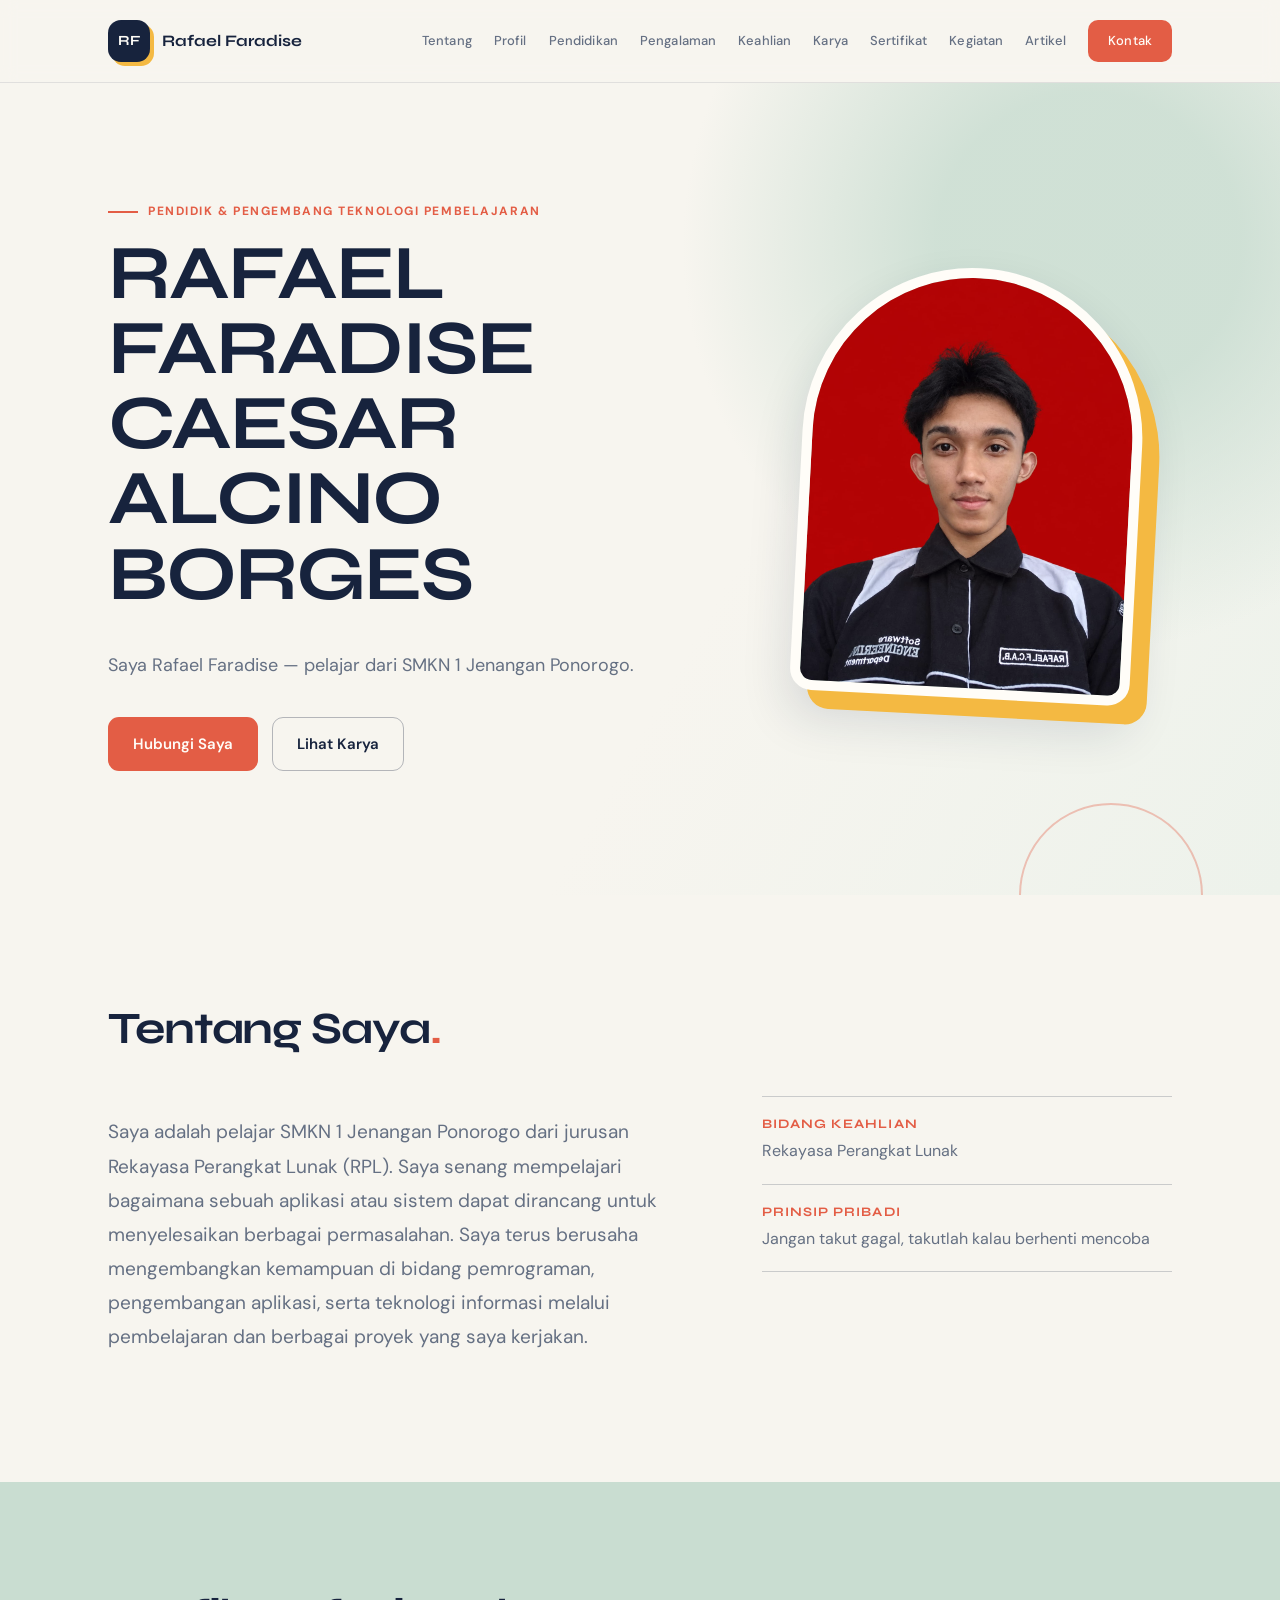
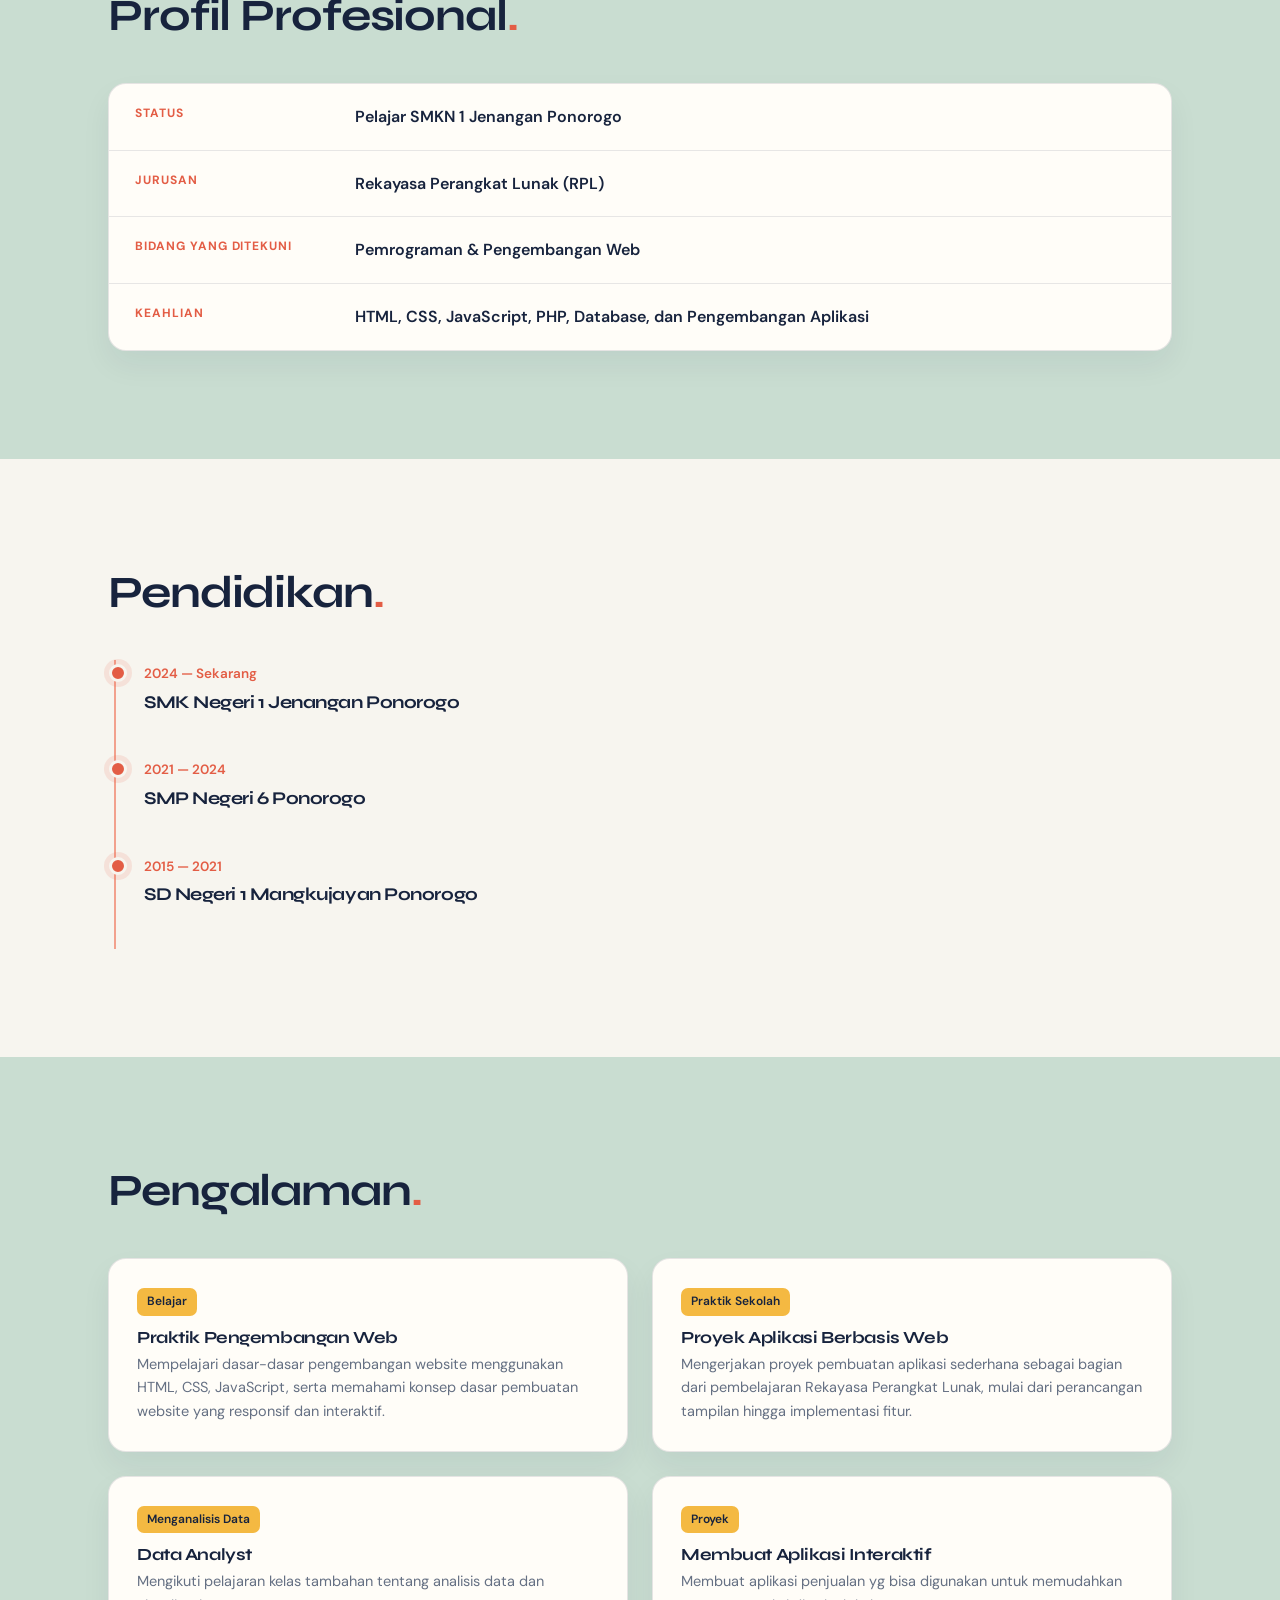
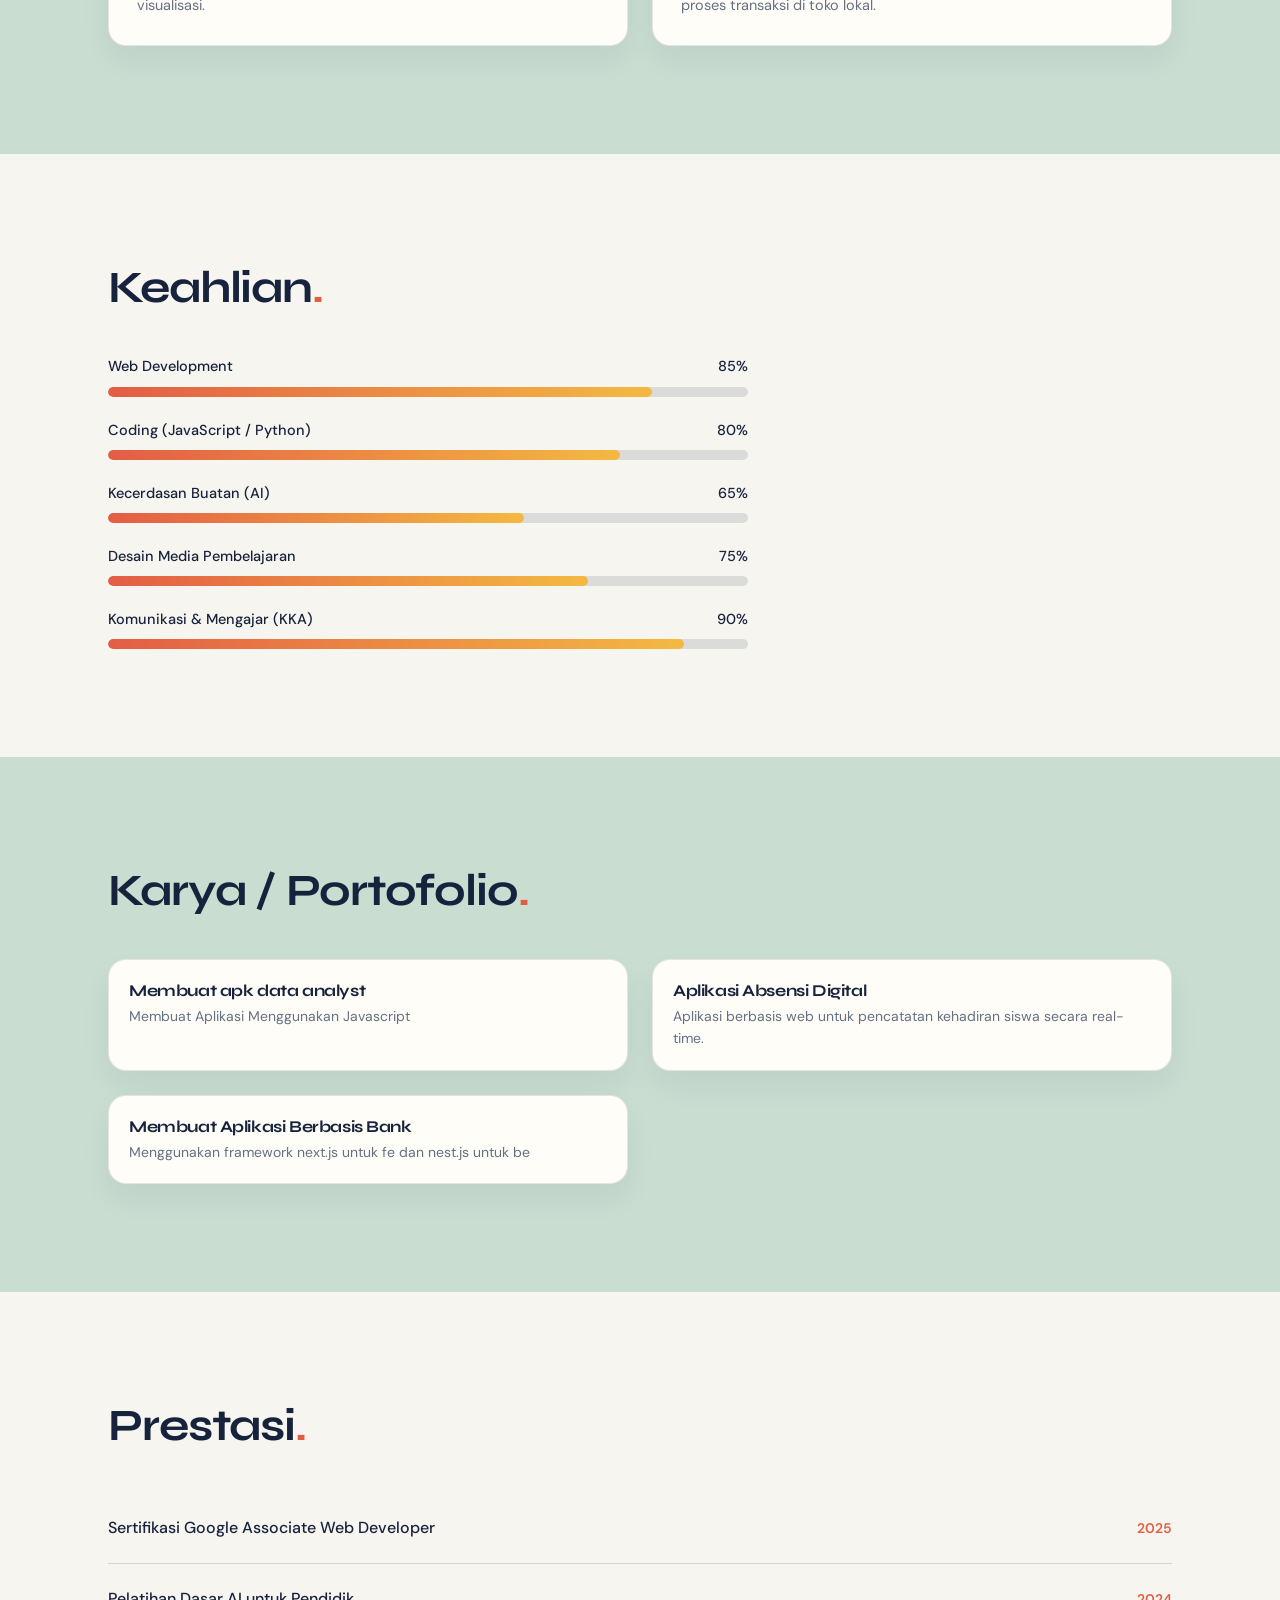
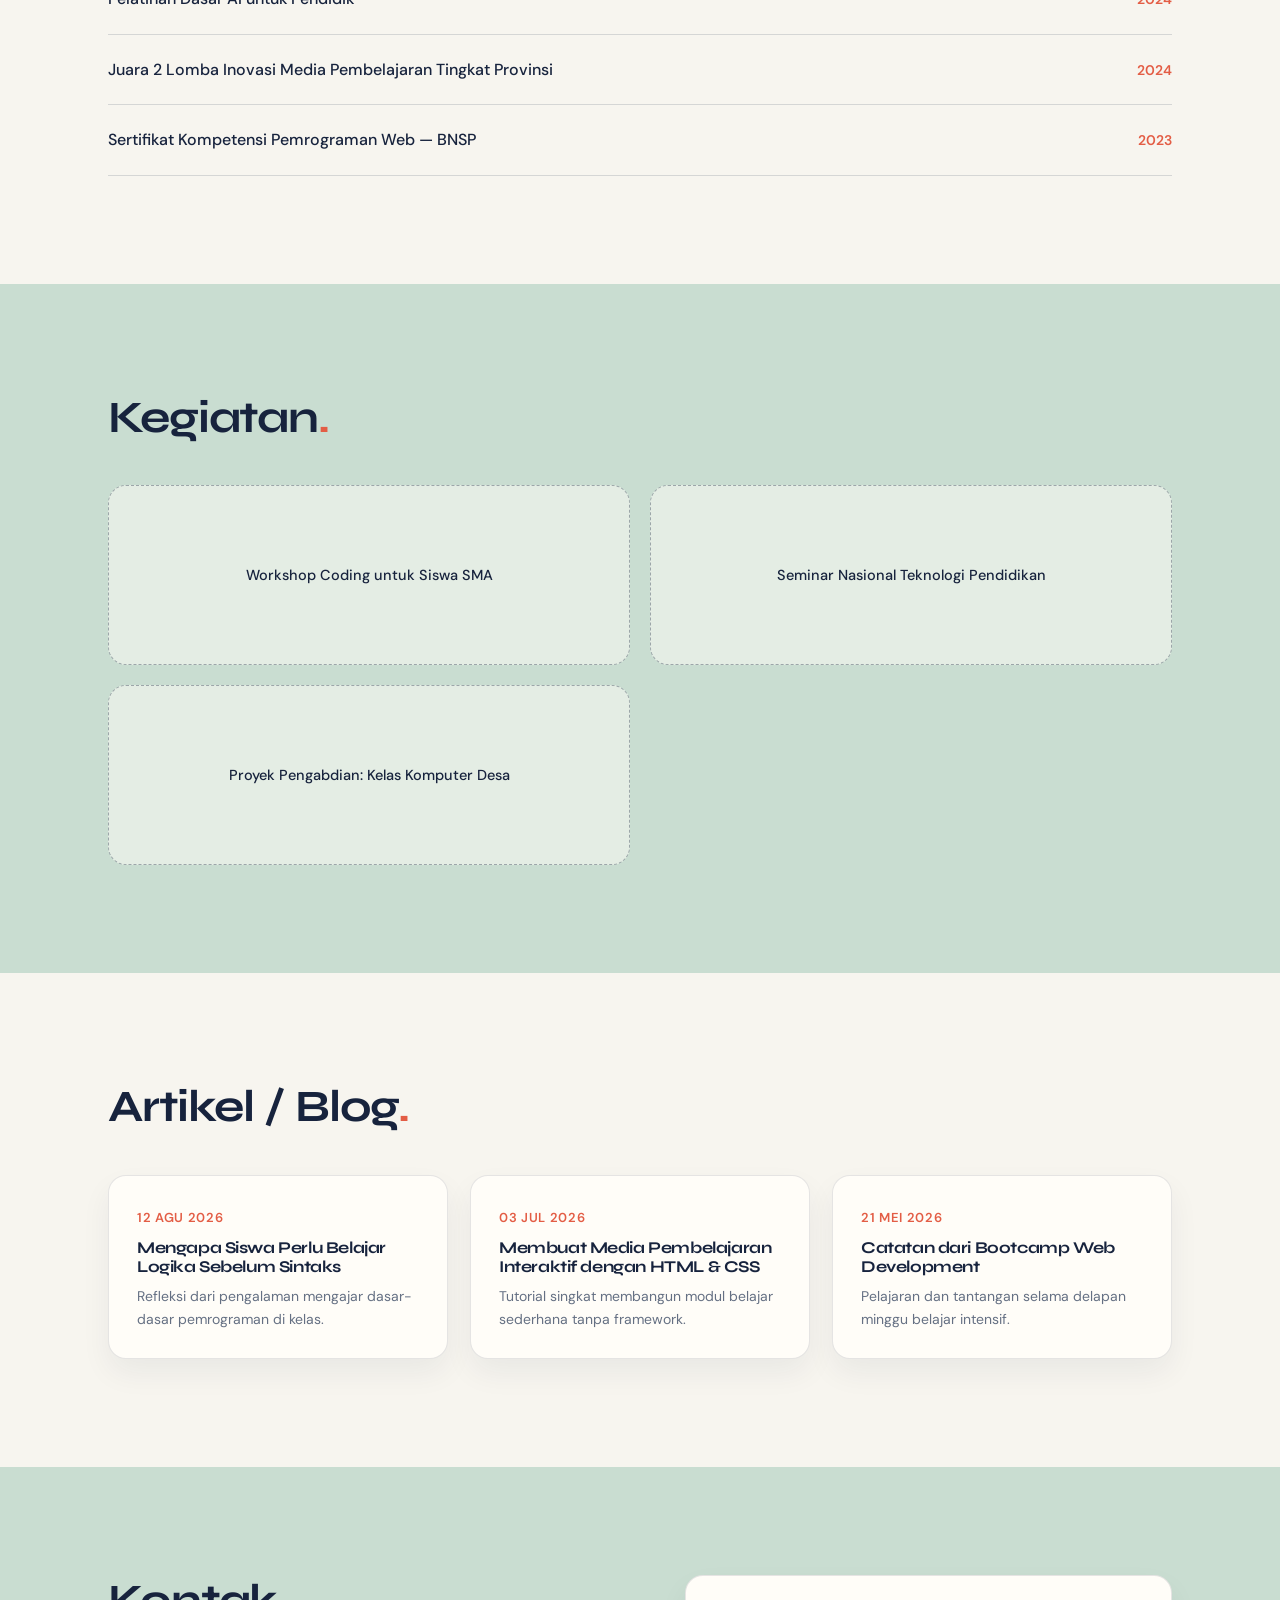
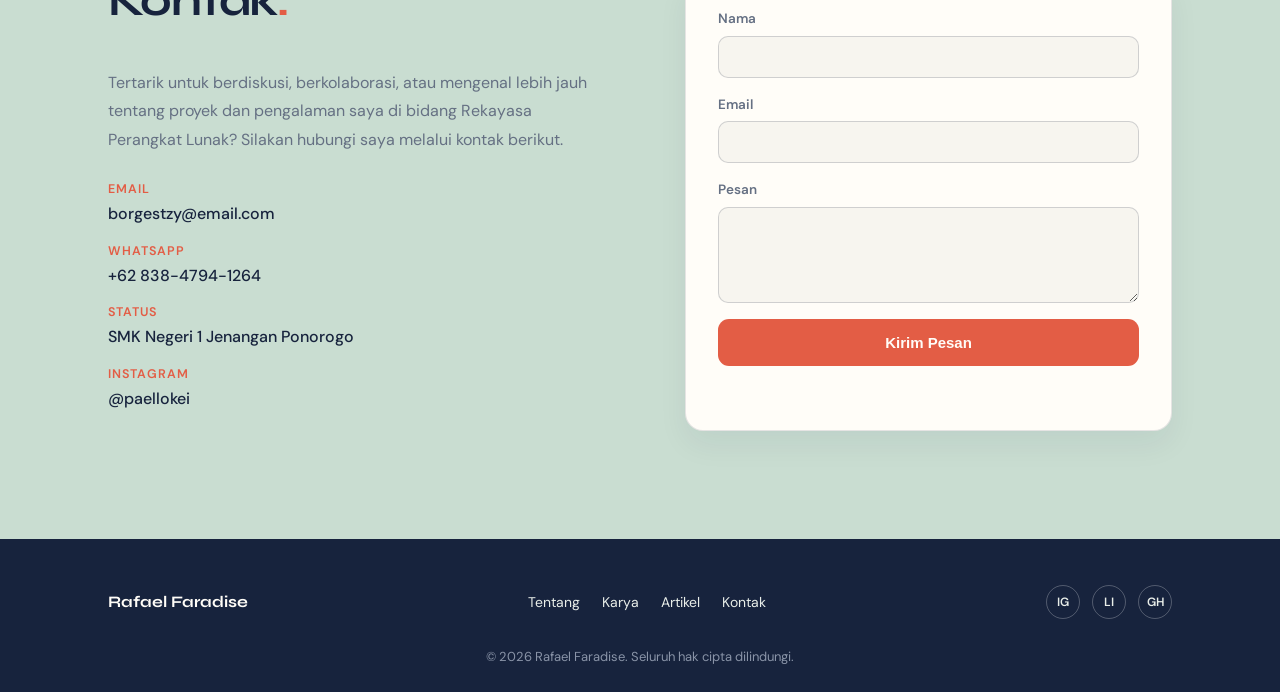
==== frontend/index.html @ 7f88514a "first commit" ====
<!DOCTYPE html>
<html lang="id">
<head>
<meta charset="UTF-8">
<meta name="viewport" content="width=device-width, initial-scale=1.0">
<title>Rafael Faradise — Pendidik & Pengembang Teknologi Pembelajaran</title>
<link rel="preconnect" href="https://fonts.googleapis.com">
<link rel="preconnect" href="https://fonts.gstatic.com" crossorigin>
<link href="https://fonts.googleapis.com/css2?family=DM+Sans:wght@400;500;600;700&family=Syne:wght@500;600;700;800&display=swap" rel="stylesheet">
<link rel="stylesheet" href="styles.css">
</head>
<body>

<!-- ============ 1. HEADER / NAVBAR ============ -->
<header class="site-header" id="header">
  <div class="wrap header-inner">
    <a class="brand" href="#beranda">
      <span class="brand-mark">RF</span>
      <span class="brand-name">Rafael Faradise</span>
    </a>

    <nav class="nav" id="nav">
      <a href="#tentang">Tentang</a>
      <a href="#profil">Profil</a>
      <a href="#pendidikan">Pendidikan</a>
      <a href="#pengalaman">Pengalaman</a>
      <a href="#keahlian">Keahlian</a>
      <a href="#karya">Karya</a>
      <a href="#sertifikat">Sertifikat</a>
      <a href="#kegiatan">Kegiatan</a>
      <a href="#artikel">Artikel</a>
      <a href="#kontak" class="nav-cta">Kontak</a>
    </nav>

    <button class="nav-toggle" id="navToggle" aria-label="Buka menu" aria-expanded="false">
      <span></span><span></span><span></span>
    </button>
  </div>
</header>

<main>

  <!-- ============ 2. HERO / BERANDA ============ -->
  <section class="hero" id="beranda">
    <div class="wrap hero-inner">
      <div class="hero-text">
        <p class="hero-eyebrow">Pendidik &amp; Pengembang Teknologi Pembelajaran</p>
        <h1>RAFAEL FARADISE CAESAR ALCINO BORGES</h1>
        <p class="hero-tagline">
          Saya Rafael Faradise — pelajar dari SMKN 1 Jenangan Ponorogo.
        </p>
        <div class="hero-actions">
          <a href="#kontak" class="btn btn-primary">Hubungi Saya</a>
          <a href="#karya" class="btn btn-ghost">Lihat Karya</a>
        </div>
      </div>
      <div class="hero-photo">
        <div class="photo-frame">
          <img src="rafael.jpg.jpeg" alt="Foto Rafael Faradise">
        </div>
      </div>
    </div>
  </section>

  <!-- ============ 3. TENTANG SAYA ============ -->
  <section class="section" id="tentang">
    <div class="wrap">
      <h2 class="section-title">Tentang Saya</h2>
      <div class="about-grid">
        <p class="about-bio">
          Saya adalah pelajar SMKN 1 Jenangan Ponorogo dari jurusan Rekayasa Perangkat Lunak (RPL).
           Saya senang mempelajari bagaimana sebuah aplikasi atau sistem dapat dirancang untuk menyelesaikan berbagai permasalahan.
            Saya terus berusaha mengembangkan kemampuan di bidang pemrograman, pengembangan aplikasi, serta teknologi informasi
          melalui pembelajaran dan berbagai proyek yang saya kerjakan.  
        </p>
        <div class="about-side">
          <div class="about-item">
            <h3>Bidang Keahlian</h3>
            <p>Rekayasa Perangkat Lunak</p>
          </div>
          <div class="about-item">
            <h3>Prinsip Pribadi</h3>
            <p>Jangan takut gagal, takutlah kalau berhenti mencoba</p>
          </div>
        </div>
      </div>
    </div>
  </section>

  <!-- ============ 4. PROFIL PROFESIONAL ============ -->
  <section class="section section-alt" id="profil">
    <div class="wrap">
      <h2 class="section-title">Profil Profesional</h2>
      <div class="profile-card">
        <div class="profile-row">
          <span class="profile-label">Status</span>
          <span class="profile-value">Pelajar SMKN 1 Jenangan Ponorogo</span>
        </div>
        <div class="profile-row">
          <span class="profile-label">Jurusan</span>
          <span class="profile-value">Rekayasa Perangkat Lunak (RPL)</span>
        </div>
        <div class="profile-row">
          <span class="profile-label">Bidang yang Ditekuni</span>
          <span class="profile-value">Pemrograman & Pengembangan Web</span>
        </div>
        <div class="profile-row">
          <span class="profile-label">Keahlian</span>
          <span class="profile-value">HTML, CSS, JavaScript, PHP, Database, dan Pengembangan Aplikasi</span>
        </div>
      </div>
    </div>
  </section>

  <!-- ============ 5. PENDIDIKAN ============ -->
  <section class="section" id="pendidikan">
    <div class="wrap">
      <h2 class="section-title">Pendidikan</h2>
      <ol class="timeline">
        <li class="timeline-item">
          <span class="timeline-year">2024 — Sekarang</span>
          <h3>SMK Negeri 1 Jenangan Ponorogo</h3>
        </li>
        <li class="timeline-item">
          <span class="timeline-year">2021 — 2024</span>
          <h3>SMP Negeri 6 Ponorogo</h3>
        </li>
        <li class="timeline-item">
          <span class="timeline-year">2015 — 2021</span>
          <h3>SD Negeri 1 Mangkujayan Ponorogo</h3>
        </li>
      </ol>
    </div>
  </section>

  <!-- ============ 6. PENGALAMAN ============ -->
  <section class="section section-alt" id="pengalaman">
    <div class="wrap">
      <h2 class="section-title">Pengalaman</h2>
      <div class="exp-grid">
        <div class="exp-card">
          <span class="exp-tag">Belajar</span>
          <h3>Praktik Pengembangan Web</h3>
          <p>Mempelajari dasar-dasar pengembangan website menggunakan HTML, CSS, JavaScript,
             serta memahami konsep dasar pembuatan website yang responsif dan interaktif.</p>
        </div>
        <div class="exp-card">
          <span class="exp-tag">Praktik Sekolah</span>
          <h3>Proyek Aplikasi Berbasis Web</h3>
          <p>Mengerjakan proyek pembuatan aplikasi sederhana sebagai bagian dari pembelajaran Rekayasa Perangkat Lunak,
             mulai dari perancangan tampilan hingga implementasi fitur.</p>
        </div>
        <div class="exp-card">
          <span class="exp-tag">Menganalisis Data</span>
          <h3>Data Analyst</h3>
          <p>Mengikuti pelajaran kelas tambahan tentang analisis data dan visualisasi.</p>
        </div>
        <div class="exp-card">
          <span class="exp-tag">Proyek</span>
          <h3>Membuat Aplikasi Interaktif</h3>
          <p>Membuat aplikasi penjualan yg bisa digunakan untuk memudahkan proses transaksi di toko lokal.</p>
        </div>
      </div>
    </div>
  </section>

  <!-- ============ 7. KEAHLIAN ============ -->
  <section class="section" id="keahlian">
    <div class="wrap">
      <h2 class="section-title">Keahlian</h2>
      <div class="skills">
        <div class="skill">
          <div class="skill-head"><span>Web Development</span><span>85%</span></div>
          <div class="skill-bar"><div class="skill-fill" data-level="85"></div></div>
        </div>
        <div class="skill">
          <div class="skill-head"><span>Coding (JavaScript / Python)</span><span>80%</span></div>
          <div class="skill-bar"><div class="skill-fill" data-level="80"></div></div>
        </div>
        <div class="skill">
          <div class="skill-head"><span>Kecerdasan Buatan (AI)</span><span>65%</span></div>
          <div class="skill-bar"><div class="skill-fill" data-level="65"></div></div>
        </div>
        <div class="skill">
          <div class="skill-head"><span>Desain Media Pembelajaran</span><span>75%</span></div>
          <div class="skill-bar"><div class="skill-fill" data-level="75"></div></div>
        </div>
        <div class="skill">
          <div class="skill-head"><span>Komunikasi &amp; Mengajar (KKA)</span><span>90%</span></div>
          <div class="skill-bar"><div class="skill-fill" data-level="90"></div></div>
        </div>
      </div>
    </div>
  </section>

  <!-- ============ 8. KARYA / PORTOFOLIO ============ -->
  <section class="section section-alt" id="karya">
    <div class="wrap">
      <h2 class="section-title">Karya / Portofolio</h2>
      <div class="work-grid">
        <article class="work-card">
          <h3>Membuat apk data analyst</h3>
          <p>Membuat Aplikasi Menggunakan Javascript</p>
        </article>
        <article class="work-card">
          <h3>Aplikasi Absensi Digital</h3>
          <p>Aplikasi berbasis web untuk pencatatan kehadiran siswa secara real-time.</p>
        </article>
        <article class="work-card">
          <h3>Membuat Aplikasi Berbasis Bank</h3>
          <p>Menggunakan framework next.js untuk fe dan nest.js untuk be</p>
        </article>
      </div>
    </div>
  </section>

  <!-- ============ 9. SERTIFIKAT / PRESTASI ============ -->
  <section class="section" id="sertifikat">
    <div class="wrap">
      <h2 class="section-title">Prestasi</h2>
      <ul class="cert-list">
        <li>
          <span class="cert-name">Sertifikasi Google Associate Web Developer</span>
          <span class="cert-year">2025</span>
        </li>
        <li>
          <span class="cert-name">Pelatihan Dasar AI untuk Pendidik</span>
          <span class="cert-year">2024</span>
        </li>
        <li>
          <span class="cert-name">Juara 2 Lomba Inovasi Media Pembelajaran Tingkat Provinsi</span>
          <span class="cert-year">2024</span>
        </li>
        <li>
          <span class="cert-name">Sertifikat Kompetensi Pemrograman Web — BNSP</span>
          <span class="cert-year">2023</span>
        </li>
      </ul>
    </div>
  </section>

  <!-- ============ 10. KEGIATAN ============ -->
  <section class="section section-alt" id="kegiatan">
    <div class="wrap">
      <h2 class="section-title">Kegiatan</h2>
      <div class="gallery">
        <div class="gallery-item">Workshop Coding untuk Siswa SMA</div>
        <div class="gallery-item">Seminar Nasional Teknologi Pendidikan</div>
        <div class="gallery-item">Proyek Pengabdian: Kelas Komputer Desa</div>
      </div>
    </div>
  </section>

  <!-- ============ 11. ARTIKEL / BLOG ============ -->
  <section class="section" id="artikel">
    <div class="wrap">
      <h2 class="section-title">Artikel / Blog</h2>
      <div class="blog-grid">
        <article class="blog-card">
          <span class="blog-date">12 Agu 2026</span>
          <h3>Mengapa Siswa Perlu Belajar Logika Sebelum Sintaks</h3>
          <p>Refleksi dari pengalaman mengajar dasar-dasar pemrograman di kelas.</p>
        </article>
        <article class="blog-card">
          <span class="blog-date">03 Jul 2026</span>
          <h3>Membuat Media Pembelajaran Interaktif dengan HTML &amp; CSS</h3>
          <p>Tutorial singkat membangun modul belajar sederhana tanpa framework.</p>
        </article>
        <article class="blog-card">
          <span class="blog-date">21 Mei 2026</span>
          <h3>Catatan dari Bootcamp Web Development</h3>
          <p>Pelajaran dan tantangan selama delapan minggu belajar intensif.</p>
        </article>
      </div>
    </div>
  </section>

  <!-- ============ 12. KONTAK ============ -->
  <section class="section section-alt" id="kontak">
    <div class="wrap kontak-grid">
      <div class="kontak-info">
        <h2 class="section-title">Kontak</h2>
        <p>Tertarik untuk berdiskusi, berkolaborasi, atau mengenal lebih jauh tentang proyek
           dan pengalaman saya di bidang Rekayasa Perangkat Lunak?
           Silakan hubungi saya melalui kontak berikut.</p>
        <ul class="kontak-list">
          <li><span>Email</span> borgestzy@email.com</li>
          <li><span>WhatsApp</span> +62 838-4794-1264</li>
          <li><span>Status</span> SMK Negeri 1 Jenangan Ponorogo</li>
          <li><span>Instagram</span> @paellokei</li>
        </ul>
      </div>
      <form class="kontak-form" id="kontakForm">
        <label>
          Nama
          <input type="text" name="nama" required>
        </label>
        <label>
          Email
          <input type="email" name="email" required>
        </label>
        <label>
          Pesan
          <textarea name="pesan" rows="4" required></textarea>
        </label>
        <button type="submit" class="btn btn-primary">Kirim Pesan</button>
        <p class="form-note" id="formNote"></p>
      </form>
    </div>
  </section>

</main>

<!-- ============ 13. FOOTER ============ -->
<footer class="site-footer">
  <div class="wrap footer-inner">
    <span class="brand-name">Rafael Faradise</span>
    <nav class="footer-nav">
      <a href="#tentang">Tentang</a>
      <a href="#karya">Karya</a>
      <a href="#artikel">Artikel</a>
      <a href="#kontak">Kontak</a>
    </nav>
    <div class="footer-social">
      <a href="#" aria-label="Instagram">IG</a>
      <a href="#" aria-label="LinkedIn">LI</a>
      <a href="#" aria-label="GitHub">GH</a>
    </div>
  </div>
  <p class="copyright">&copy; 2026 Rafael Faradise. Seluruh hak cipta dilindungi.</p>
</footer>

<script src="script.js"></script>
</body>
</html>
---- frontend/styles.css ----
/* =========================================================
   TEMA WARNA — ubah variabel di sini untuk mengganti tema
   ========================================================= */
:root{
  --blue-900: #05236b;   /* biru gelap, untuk teks/footer */
  --blue-700: #0b3fd6;   /* biru utama */
  --blue-600: #1f6bff;   /* biru terang — aksen utama */
  --blue-400: #6ba1ff;   /* biru muda — hover/border */
  --blue-100: #e7f0ff;   /* biru sangat muda — background alt */
  --paper:    #f6f9ff;   /* background utama */
  --ink:      #0c162e;   /* warna teks utama */
  --ink-soft: #4a5772;   /* warna teks sekunder */
  --white:    #ffffff;
  --amber:    #ffb020;   /* aksen hangat, dipakai sangat terbatas */

  --font-display: 'Space Grotesk', sans-serif;
  --font-body: 'Inter', sans-serif;

  --radius: 10px;
  --max-width: 1080px;
}

*{ box-sizing: border-box; }
html{ scroll-behavior: smooth; }

body{
  margin: 0;
  background: var(--paper);
  color: var(--ink);
  font-family: var(--font-body);
  line-height: 1.6;
  -webkit-font-smoothing: antialiased;
}

h1,h2,h3{
  font-family: var(--font-display);
  color: var(--blue-900);
  line-height: 1.15;
  margin: 0 0 .5em;
}

a{ color: inherit; text-decoration: none; }
ul, ol{ list-style: none; margin: 0; padding: 0; }

img{ max-width: 100%; display: block; }

.wrap{
  max-width: var(--max-width);
  margin: 0 auto;
  padding: 0 24px;
}

:focus-visible{
  outline: 3px solid var(--amber);
  outline-offset: 2px;
}

/* ---------- 1. HEADER / NAVBAR ---------- */
.site-header{
  position: sticky;
  top: 0;
  z-index: 50;
  background: rgba(246, 249, 255, .9);
  backdrop-filter: blur(8px);
  border-bottom: 1px solid var(--blue-100);
}

.header-inner{
  display: flex;
  align-items: center;
  justify-content: space-between;
  height: 72px;
}

.brand{ display: flex; align-items: center; gap: 10px; }

.brand-mark{
  width: 38px; height: 38px;
  border-radius: 8px;
  background: var(--blue-600);
  color: var(--white);
  display: grid;
  place-items: center;
  font-family: var(--font-display);
  font-weight: 700;
  font-size: 14px;
}

.brand-name{
  font-family: var(--font-display);
  font-weight: 600;
  color: var(--blue-900);
}

.nav{
  display: flex;
  align-items: center;
  gap: 28px;
  font-size: 14.5px;
  font-weight: 500;
  color: var(--ink-soft);
}

.nav a:hover{ color: var(--blue-600); }

.nav-cta{
  background: var(--blue-600);
  color: var(--white) !important;
  padding: 9px 18px;
  border-radius: 999px;
}
.nav-cta:hover{ background: var(--blue-700); color: var(--white) !important; }

.nav-toggle{
  display: none;
  flex-direction: column;
  gap: 5px;
  background: none;
  border: none;
  cursor: pointer;
  padding: 8px;
}
.nav-toggle span{
  width: 22px; height: 2px;
  background: var(--blue-900);
  border-radius: 2px;
}

/* ---------- 2. HERO / BERANDA ---------- */
.hero{
  padding: 88px 0 96px;
  background:
    radial-gradient(700px 320px at 85% -10%, var(--blue-100), transparent 60%);
}

.hero-inner{
  display: grid;
  grid-template-columns: 1.15fr .85fr;
  gap: 56px;
  align-items: center;
}

.hero-eyebrow{
  color: var(--blue-600);
  font-weight: 600;
  font-size: 15px;
  margin: 0 0 14px;
}

.hero h1{
  font-size: clamp(2.1rem, 4vw, 3.1rem);
  font-weight: 700;
  max-width: 14ch;
}

.hero-tagline{
  color: var(--ink-soft);
  font-size: 17px;
  max-width: 46ch;
  margin: 20px 0 32px;
}

.hero-actions{ display: flex; gap: 14px; flex-wrap: wrap; }

.btn{
  display: inline-block;
  padding: 13px 26px;
  border-radius: 999px;
  font-weight: 600;
  font-size: 15px;
  border: 1.5px solid transparent;
  cursor: pointer;
}

.btn-primary{
  background: var(--blue-600);
  color: var(--white);
}
.btn-primary:hover{ background: var(--blue-700); }

.btn-ghost{
  border-color: var(--blue-400);
  color: var(--blue-700);
  background: transparent;
}
.btn-ghost:hover{ background: var(--blue-100); }

.hero-photo{ display: flex; justify-content: center; }

.photo-frame{
  width: 260px;
  height: 320px;
  border-radius: 20px;
  overflow: hidden;
  background: linear-gradient(160deg, var(--blue-600), var(--blue-900));
  color: var(--white);
  display: grid;
  place-items: center;
  text-align: center;
  font-family: var(--font-display);
  font-weight: 500;
  font-size: 15px;
  box-shadow: 0 24px 48px -20px rgba(11, 63, 214, .45);
}

.photo-frame img{
  width: 100%;
  height: 100%;
  object-fit: cover;
}

/* ---------- SECTION UMUM ---------- */
.section{ padding: 88px 0; }
.section-alt{ background: var(--blue-100); }

.section-title{
  font-size: clamp(1.5rem, 2.6vw, 2rem);
  margin-bottom: 36px;
}

/* ---------- 3. TENTANG SAYA ---------- */
.about-grid{
  display: grid;
  grid-template-columns: 1.4fr 1fr;
  gap: 48px;
}
.about-bio{ font-size: 17px; color: var(--ink-soft); max-width: 56ch; }
.about-side{ display: flex; flex-direction: column; gap: 22px; }
.about-item h3{ font-size: 15px; color: var(--blue-700); margin-bottom: 6px; }
.about-item p{ margin: 0; color: var(--ink-soft); }

/* ---------- 4. PROFIL PROFESIONAL ---------- */
.profile-card{
  background: var(--white);
  border: 1px solid var(--blue-100);
  border-radius: var(--radius);
  overflow: hidden;
}
.profile-row{
  display: grid;
  grid-template-columns: 220px 1fr;
  padding: 18px 24px;
}
.profile-row + .profile-row{ border-top: 1px solid var(--blue-100); }
.profile-label{ color: var(--ink-soft); font-size: 14px; }
.profile-value{ font-weight: 600; color: var(--blue-900); }

/* ---------- 5. PENDIDIKAN (timeline) ---------- */
.timeline{
  border-left: 2px solid var(--blue-400);
  margin-left: 6px;
}
.timeline-item{
  position: relative;
  padding: 0 0 34px 28px;
}
.timeline-item::before{
  content: '';
  position: absolute;
  left: -7px; top: 4px;
  width: 12px; height: 12px;
  border-radius: 50%;
  background: var(--blue-600);
  border: 3px solid var(--paper);
}
.timeline-year{
  color: var(--blue-600);
  font-weight: 600;
  font-size: 13.5px;
}
.timeline-item h3{ font-size: 18px; margin: 6px 0 2px; }
.timeline-item p{ margin: 0; color: var(--ink-soft); }

/* ---------- 6. PENGALAMAN ---------- */
.exp-grid{
  display: grid;
  grid-template-columns: repeat(2, 1fr);
  gap: 20px;
}
.exp-card{
  background: var(--white);
  border-radius: var(--radius);
  padding: 24px;
  border: 1px solid var(--blue-100);
}
.exp-tag{
  display: inline-block;
  font-size: 12px;
  font-weight: 600;
  color: var(--blue-700);
  background: var(--blue-100);
  padding: 4px 10px;
  border-radius: 999px;
  margin-bottom: 12px;
}
.exp-card h3{ font-size: 17px; margin-bottom: 6px; }
.exp-card p{ margin: 0; color: var(--ink-soft); font-size: 14.5px; }

/* ---------- 7. KEAHLIAN ---------- */
.skills{ display: flex; flex-direction: column; gap: 22px; max-width: 640px; }
.skill-head{
  display: flex;
  justify-content: space-between;
  font-size: 14.5px;
  font-weight: 500;
  margin-bottom: 8px;
  color: var(--ink);
}
.skill-bar{
  height: 8px;
  border-radius: 999px;
  background: var(--blue-100);
  overflow: hidden;
}
.skill-fill{
  height: 100%;
  width: 0;
  border-radius: 999px;
  background: linear-gradient(90deg, var(--blue-600), var(--blue-400));
  transition: width 1.1s ease;
}

/* ---------- 8. KARYA / PORTOFOLIO ---------- */
.work-grid{
  display: grid;
  grid-template-columns: repeat(2, 1fr);
  gap: 22px;
}
.work-card{
  background: var(--white);
  border-radius: var(--radius);
  overflow: hidden;
  border: 1px solid var(--blue-100);
}
.work-thumb{
  height: 140px;
  display: grid;
  place-items: center;
  background: linear-gradient(135deg, var(--blue-400), var(--blue-700));
  color: var(--white);
  font-family: var(--font-display);
  font-weight: 600;
  letter-spacing: .02em;
}
.work-card h3{ font-size: 16.5px; margin: 16px 20px 4px; }
.work-card p{ margin: 0 20px 20px; color: var(--ink-soft); font-size: 14px; }

/* ---------- 9. SERTIFIKAT / PRESTASI ---------- */
.cert-list{ display: flex; flex-direction: column; }
.cert-list li{
  display: flex;
  justify-content: space-between;
  align-items: baseline;
  padding: 18px 0;
  border-bottom: 1px solid var(--blue-100);
}
.cert-name{ font-weight: 500; }
.cert-year{ color: var(--blue-600); font-weight: 600; font-size: 14px; }

/* ---------- 10. KEGIATAN ---------- */
.gallery{
  display: grid;
  grid-template-columns: repeat(2, 1fr);
  gap: 18px;
}
.gallery-item{
  height: 160px;
  border-radius: var(--radius);
  background: var(--white);
  border: 1.5px dashed var(--blue-400);
  color: var(--blue-700);
  display: grid;
  place-items: center;
  text-align: center;
  padding: 16px;
  font-weight: 500;
  font-size: 14.5px;
}

/* ---------- 11. ARTIKEL / BLOG ---------- */
.blog-grid{
  display: grid;
  grid-template-columns: repeat(3, 1fr);
  gap: 22px;
}
.blog-card{
  background: var(--white);
  border-radius: var(--radius);
  padding: 22px;
  border: 1px solid var(--blue-100);
}
.blog-date{ color: var(--blue-600); font-size: 13px; font-weight: 600; }
.blog-card h3{ font-size: 16.5px; margin: 10px 0 8px; }
.blog-card p{ margin: 0; color: var(--ink-soft); font-size: 14px; }

/* ---------- 12. KONTAK ---------- */
.kontak-grid{
  display: grid;
  grid-template-columns: 1fr 1fr;
  gap: 56px;
}
.kontak-info p{ color: var(--ink-soft); max-width: 44ch; }
.kontak-list{ margin-top: 24px; display: flex; flex-direction: column; gap: 14px; }
.kontak-list li{ font-weight: 500; }
.kontak-list li span{
  display: block;
  color: var(--blue-600);
  font-size: 12.5px;
  font-weight: 600;
  margin-bottom: 2px;
}
.kontak-form{
  background: var(--white);
  padding: 28px;
  border-radius: var(--radius);
  border: 1px solid var(--blue-100);
  display: flex;
  flex-direction: column;
  gap: 16px;
}
.kontak-form label{
  font-size: 13.5px;
  font-weight: 600;
  color: var(--ink-soft);
  display: flex;
  flex-direction: column;
  gap: 6px;
}
.kontak-form input,
.kontak-form textarea{
  font-family: var(--font-body);
  font-size: 14.5px;
  padding: 11px 13px;
  border-radius: 8px;
  border: 1.5px solid var(--blue-100);
  background: var(--paper);
  color: var(--ink);
  resize: vertical;
}
.kontak-form input:focus,
.kontak-form textarea:focus{
  border-color: var(--blue-400);
  outline: none;
}
.form-note{
  margin: 0;
  font-size: 13.5px;
  color: var(--blue-700);
  min-height: 1.2em;
}

/* ---------- 13. FOOTER ---------- */
.site-footer{
  background: var(--blue-900);
  color: var(--blue-100);
  padding: 40px 0 24px;
}
.footer-inner{
  display: flex;
  align-items: center;
  justify-content: space-between;
  flex-wrap: wrap;
  gap: 16px;
}
.site-footer .brand-name{ color: var(--white); }
.footer-nav{ display: flex; gap: 22px; font-size: 14px; }
.footer-nav a:hover{ color: var(--white); }
.footer-social{ display: flex; gap: 12px; }
.footer-social a{
  width: 34px; height: 34px;
  border-radius: 50%;
  border: 1px solid rgba(255,255,255,.25);
  display: grid;
  place-items: center;
  font-size: 12px;
  font-weight: 600;
}
.footer-social a:hover{ background: var(--blue-600); border-color: var(--blue-600); }
.copyright{
  text-align: center;
  font-size: 13px;
  color: rgba(231, 240, 255, .55);
  margin: 28px 0 0;
}

/* ---------- RESPONSIVE ---------- */
@media (max-width: 900px){
  .hero-inner{ grid-template-columns: 1fr; }
  .hero-photo{ order: -1; }
  .about-grid,
  .kontak-grid{ grid-template-columns: 1fr; }
  .exp-grid,
  .work-grid,
  .gallery{ grid-template-columns: 1fr; }
  .blog-grid{ grid-template-columns: 1fr 1fr; }
}

@media (max-width: 640px){
  .nav{
    position: absolute;
    top: 72px; left: 0; right: 0;
    background: var(--white);
    flex-direction: column;
    align-items: flex-start;
    padding: 20px 24px 28px;
    gap: 16px;
    border-bottom: 1px solid var(--blue-100);
    display: none;
  }
  .nav.is-open{ display: flex; }
  .nav-toggle{ display: flex; }
  .nav-cta{ margin-top: 4px; }
  .blog-grid{ grid-template-columns: 1fr; }
  .profile-row{ grid-template-columns: 1fr; gap: 4px; }
}

@media (prefers-reduced-motion: reduce){
  html{ scroll-behavior: auto; }
  .skill-fill{ transition: none; }
}

/* ---------- VISUAL REFRESH ---------- */
:root{
  --blue-900: #17233d;
  --blue-700: #e35d45;
  --blue-600: #e35d45;
  --blue-400: #f2a18d;
  --blue-100: #e9eee9;
  --paper: #f7f5ef;
  --ink: #17233d;
  --ink-soft: #657083;
  --white: #fffdf8;
  --amber: #f4b942;
  --mint: #c9ddd1;
  --font-display: 'Syne', sans-serif;
  --font-body: 'DM Sans', sans-serif;
  --radius: 18px;
  --max-width: 1120px;
}

body{
  background: var(--paper);
  color: var(--ink);
  font-size: 16px;
}

h1,h2,h3{ color: var(--ink); letter-spacing: -.025em; }

.wrap{ padding: 0 28px; }

.site-header{
  background: rgba(247, 245, 239, .88);
  border-bottom: 1px solid rgba(23, 35, 61, .1);
}

.header-inner{ height: 82px; }
.brand{ gap: 12px; }
.brand-mark{
  width: 42px;
  height: 42px;
  border-radius: 13px;
  background: var(--ink);
  box-shadow: 4px 4px 0 var(--amber);
}
.brand-name{ color: var(--ink); font-weight: 700; }
.nav{ gap: 22px; font-size: 13px; letter-spacing: .01em; }
.nav a{ transition: color .2s ease, transform .2s ease; }
.nav a:hover{ color: var(--blue-600); transform: translateY(-1px); }
.nav-cta{ padding: 11px 20px; border-radius: 10px; }

.hero{
  position: relative;
  overflow: hidden;
  padding: 112px 0 124px;
  background:
    radial-gradient(circle at 85% 20%, rgba(201, 221, 209, .85) 0 12%, transparent 32%),
    linear-gradient(120deg, #f7f5ef 0%, #f7f5ef 58%, #edf2eb 100%);
}
.hero::after{
  content: '';
  position: absolute;
  width: 180px;
  height: 180px;
  right: 6%;
  bottom: -92px;
  border: 2px solid rgba(227, 93, 69, .35);
  border-radius: 50%;
}
.hero-inner{ grid-template-columns: 1.18fr .82fr; gap: 80px; }
.hero-eyebrow{
  display: inline-flex;
  align-items: center;
  gap: 10px;
  color: var(--blue-600);
  font-size: 12px;
  font-weight: 700;
  letter-spacing: .13em;
  text-transform: uppercase;
}
.hero-eyebrow::before{ content: ''; width: 30px; height: 2px; background: var(--blue-600); }
.hero h1{ font-size: clamp(2.7rem, 6vw, 5.4rem); line-height: .98; max-width: 11ch; }
.hero-tagline{ font-size: 18px; line-height: 1.7; margin: 28px 0 36px; }
.btn{ padding: 14px 24px; border-radius: 11px; transition: transform .2s ease, box-shadow .2s ease, background .2s ease; }
.btn:hover{ transform: translateY(-3px); box-shadow: 0 10px 20px rgba(23, 35, 61, .12); }
.btn-primary{ background: var(--blue-600); }
.btn-primary:hover{ background: #c94c37; }
.btn-ghost{ border-color: rgba(23, 35, 61, .3); color: var(--ink); }
.btn-ghost:hover{ background: var(--white); }
.photo-frame{
  position: relative;
  width: min(100%, 340px);
  height: 430px;
  border-radius: 170px 170px 22px 22px;
  background: var(--mint);
  border: 10px solid var(--white);
  box-shadow: 18px 18px 0 var(--amber), 0 25px 50px rgba(23, 35, 61, .14);
  transform: rotate(3deg);
}
.photo-frame img{ filter: saturate(.86) contrast(1.04); }

.section{ padding: 108px 0; }
.section-alt{ background: var(--mint); }
.section-title{ font-size: clamp(1.9rem, 3.5vw, 2.8rem); margin-bottom: 42px; }
.section-title::after{ content: '.'; color: var(--blue-600); }
.about-grid{ gap: 80px; }
.about-bio{ font-size: 19px; line-height: 1.8; }
.about-side{ gap: 0; }
.about-item{ padding: 20px 0; border-top: 1px solid rgba(23,35,61,.2); }
.about-item:last-child{ border-bottom: 1px solid rgba(23,35,61,.2); }
.about-item h3{ color: var(--blue-600); font-size: 13px; letter-spacing: .08em; text-transform: uppercase; }

.profile-card, .exp-card, .work-card, .blog-card, .kontak-form{
  border: 1px solid rgba(23,35,61,.11);
  box-shadow: 0 14px 30px rgba(23,35,61,.06);
  transition: transform .25s ease, box-shadow .25s ease;
}
.profile-card:hover, .exp-card:hover, .work-card:hover, .blog-card:hover{ transform: translateY(-5px); box-shadow: 0 20px 34px rgba(23,35,61,.1); }
.profile-row{ padding: 20px 26px; }
.profile-row + .profile-row{ border-color: rgba(23,35,61,.1); }
.profile-label{ color: var(--blue-600); font-size: 12px; font-weight: 700; letter-spacing: .08em; text-transform: uppercase; }
.timeline{ border-color: var(--blue-400); }
.timeline-item{ padding-bottom: 42px; }
.timeline-item::before{ background: var(--blue-600); border-color: var(--paper); box-shadow: 0 0 0 5px rgba(227,93,69,.13); }
.timeline-year, .blog-date, .cert-year{ color: var(--blue-600); }
.exp-grid, .work-grid{ gap: 24px; }
.exp-card, .work-card, .blog-card{ padding: 28px; }
.work-card{ padding: 0; }
.exp-tag{ color: var(--ink); background: var(--amber); border-radius: 7px; }
.work-thumb{
  height: 170px;
  justify-content: start;
  align-items: end;
  padding: 22px;
  background: linear-gradient(135deg, var(--ink), #31506a);
  font-size: 20px;
}
.work-card h3{ margin-top: 22px; }
.skill-bar{ height: 10px; background: rgba(23,35,61,.12); }
.skill-fill{ background: linear-gradient(90deg, var(--blue-600), var(--amber)); }
.cert-list li{ padding: 22px 0; border-color: rgba(23,35,61,.15); }
.gallery{ gap: 20px; }
.gallery-item{ height: 180px; border: 1px dashed rgba(23,35,61,.35); background: rgba(255,253,248,.5); color: var(--ink); }
.blog-date{ letter-spacing: .05em; text-transform: uppercase; }
.kontak-grid{ gap: 90px; }
.kontak-info p{ line-height: 1.8; }
.kontak-list li span{ color: var(--blue-600); letter-spacing: .08em; text-transform: uppercase; }
.kontak-form{ padding: 32px; }
.kontak-form input, .kontak-form textarea{ border-color: rgba(23,35,61,.18); background: var(--paper); border-radius: 10px; }
.kontak-form input:focus, .kontak-form textarea:focus{ border-color: var(--blue-600); box-shadow: 0 0 0 3px rgba(227,93,69,.15); }
.form-note{ color: var(--blue-600); }
.site-footer{ background: var(--ink); padding-top: 46px; }
.footer-social a:hover{ background: var(--blue-600); border-color: var(--blue-600); }

@media (max-width: 640px){
  .wrap{ padding: 0 20px; }
  .hero{ padding: 76px 0 92px; }
  .hero-inner{ grid-template-columns: 1fr; gap: 56px; }
  .hero h1{ font-size: clamp(2.7rem, 15vw, 4.3rem); }
  .hero-photo{ padding-right: 12px; }
  .photo-frame{ height: 350px; }
  .section{ padding: 78px 0; }
  .nav{ top: 82px; padding: 24px 20px 30px; background: var(--paper); }
  .profile-row{ padding: 18px 20px; }
  .kontak-form{ padding: 24px; }
}
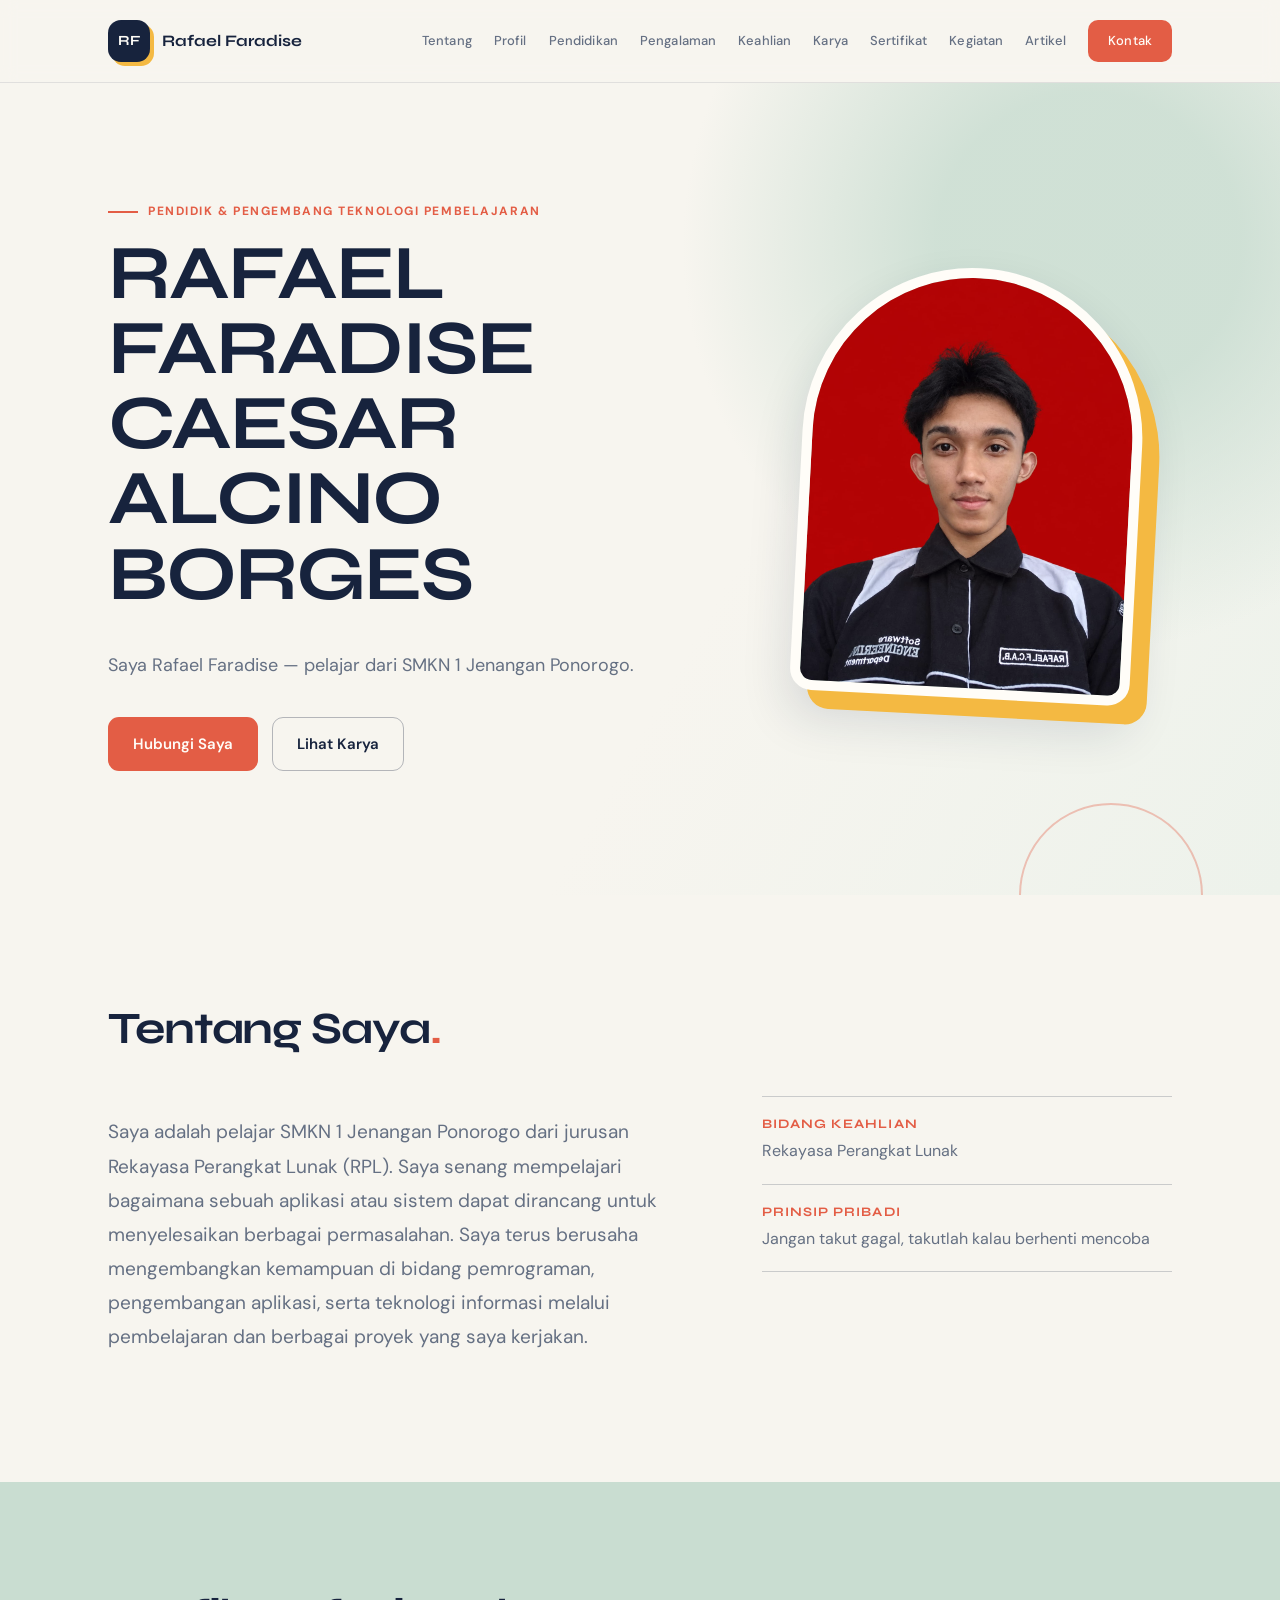
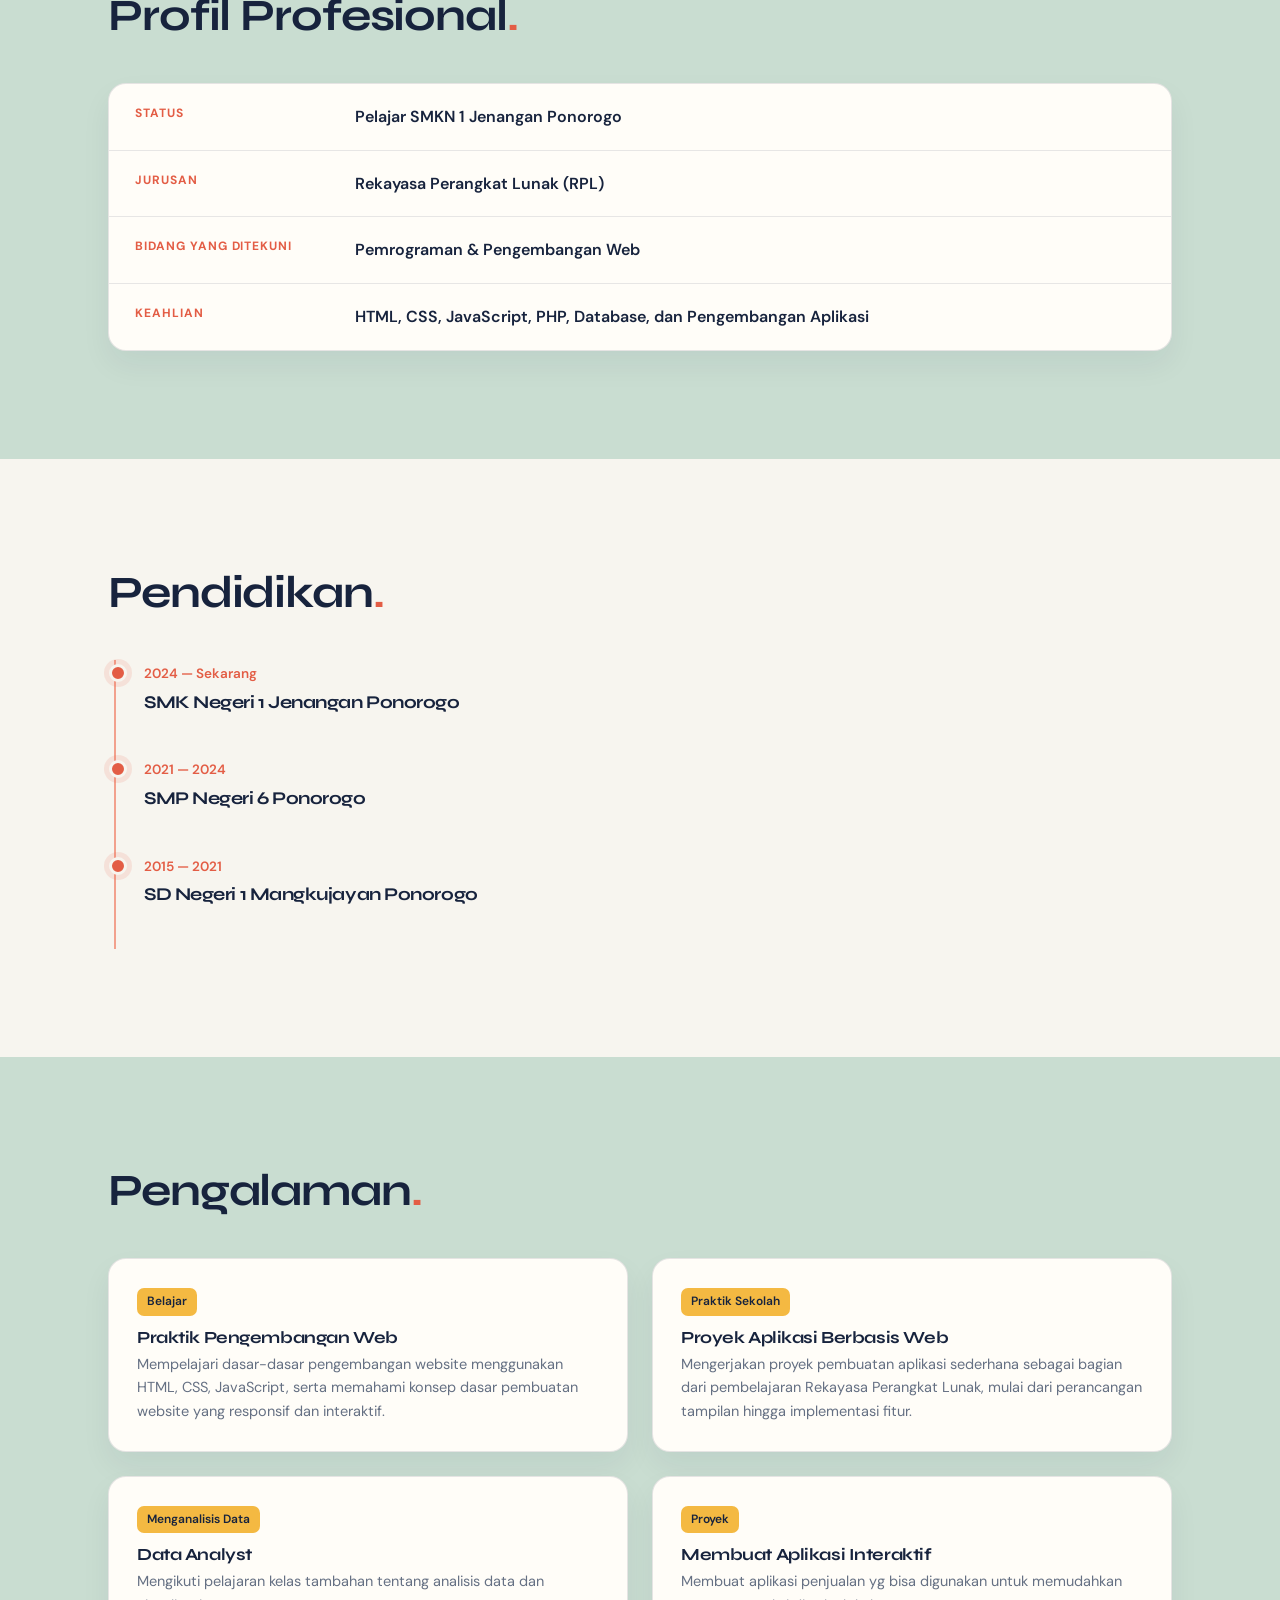
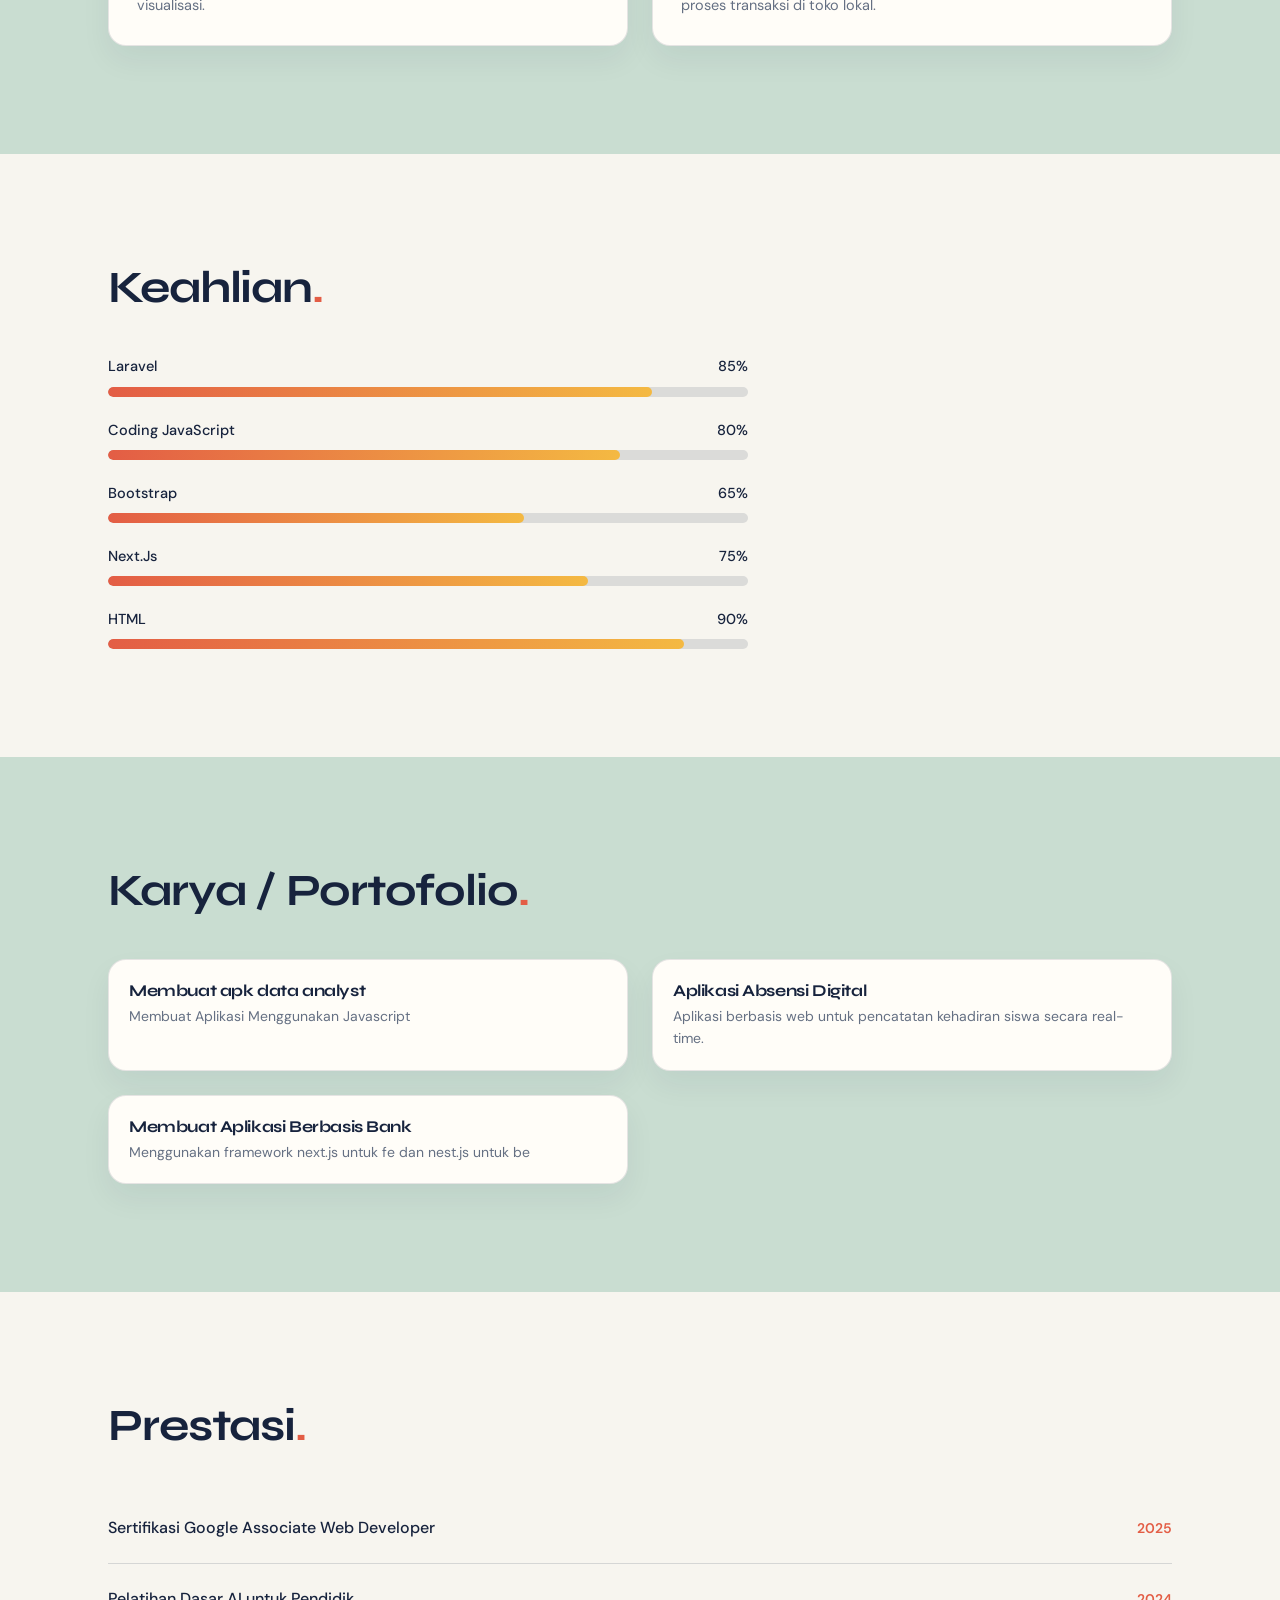
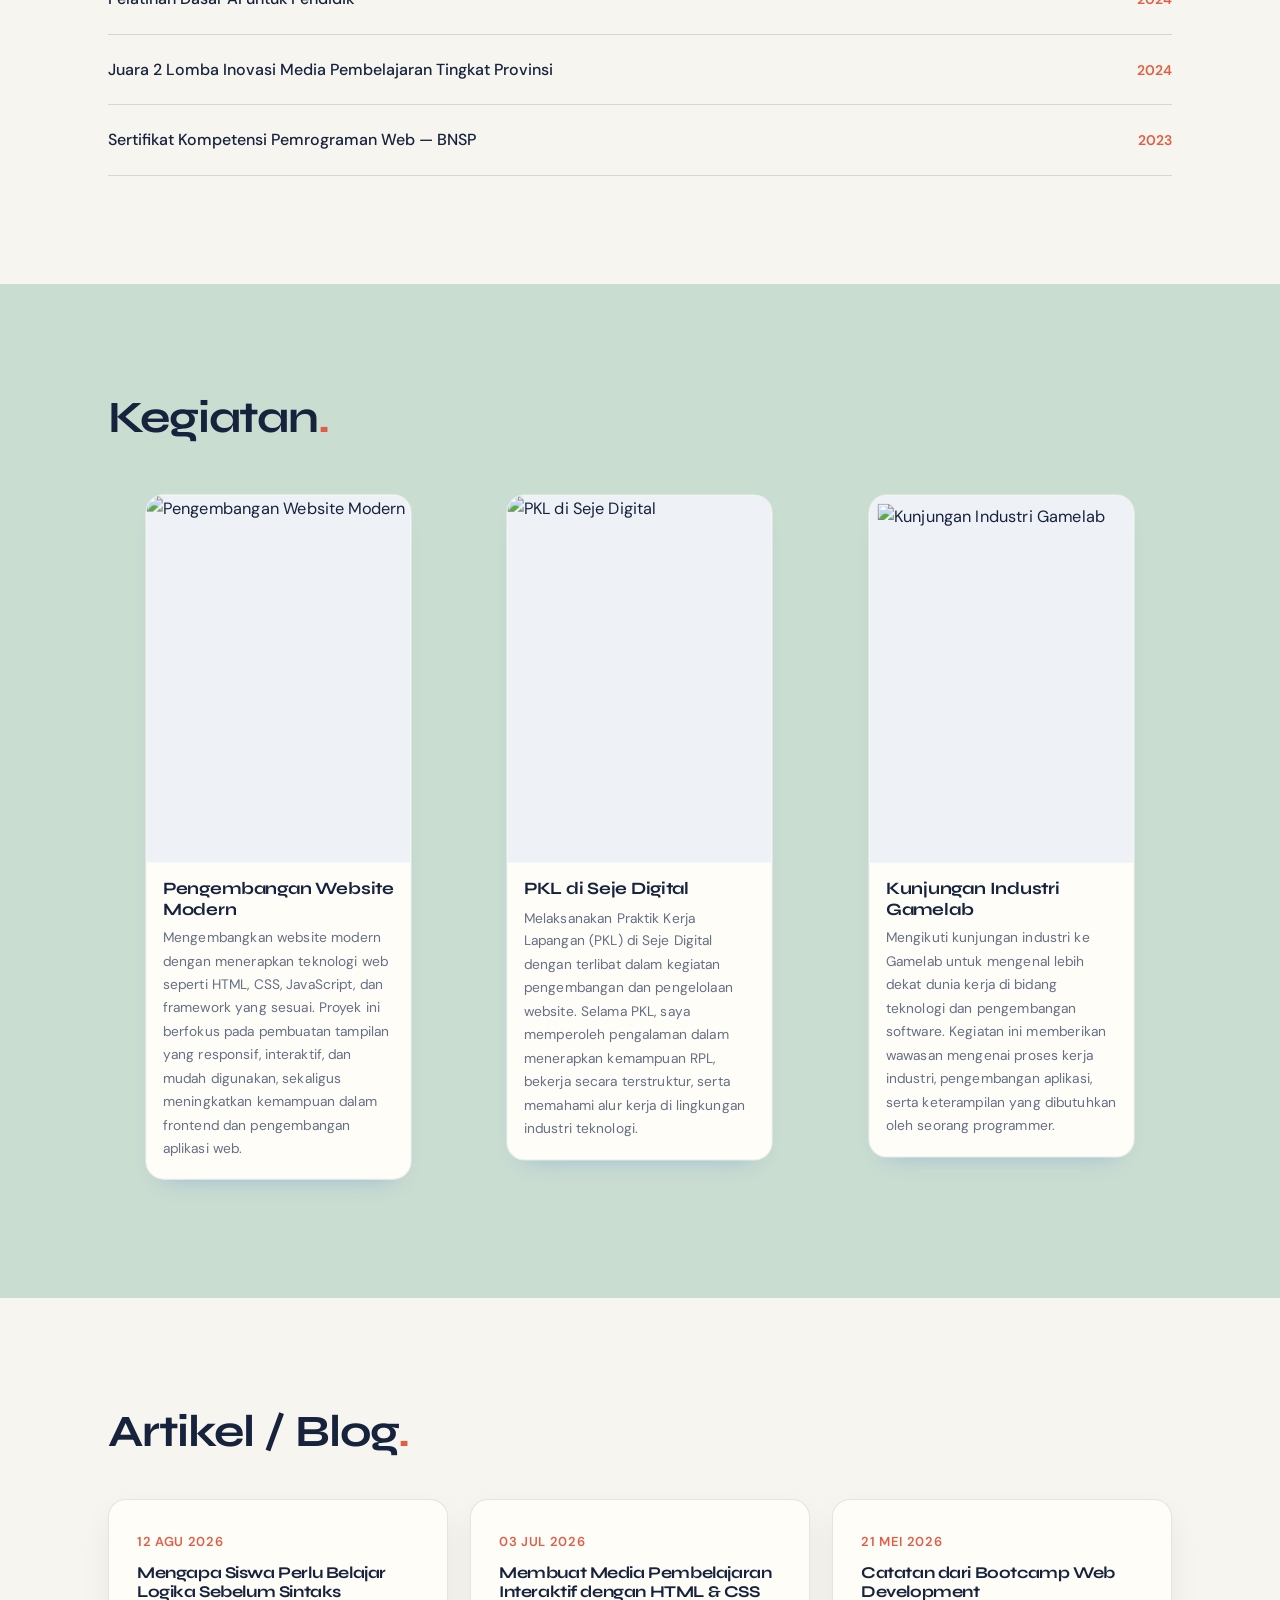
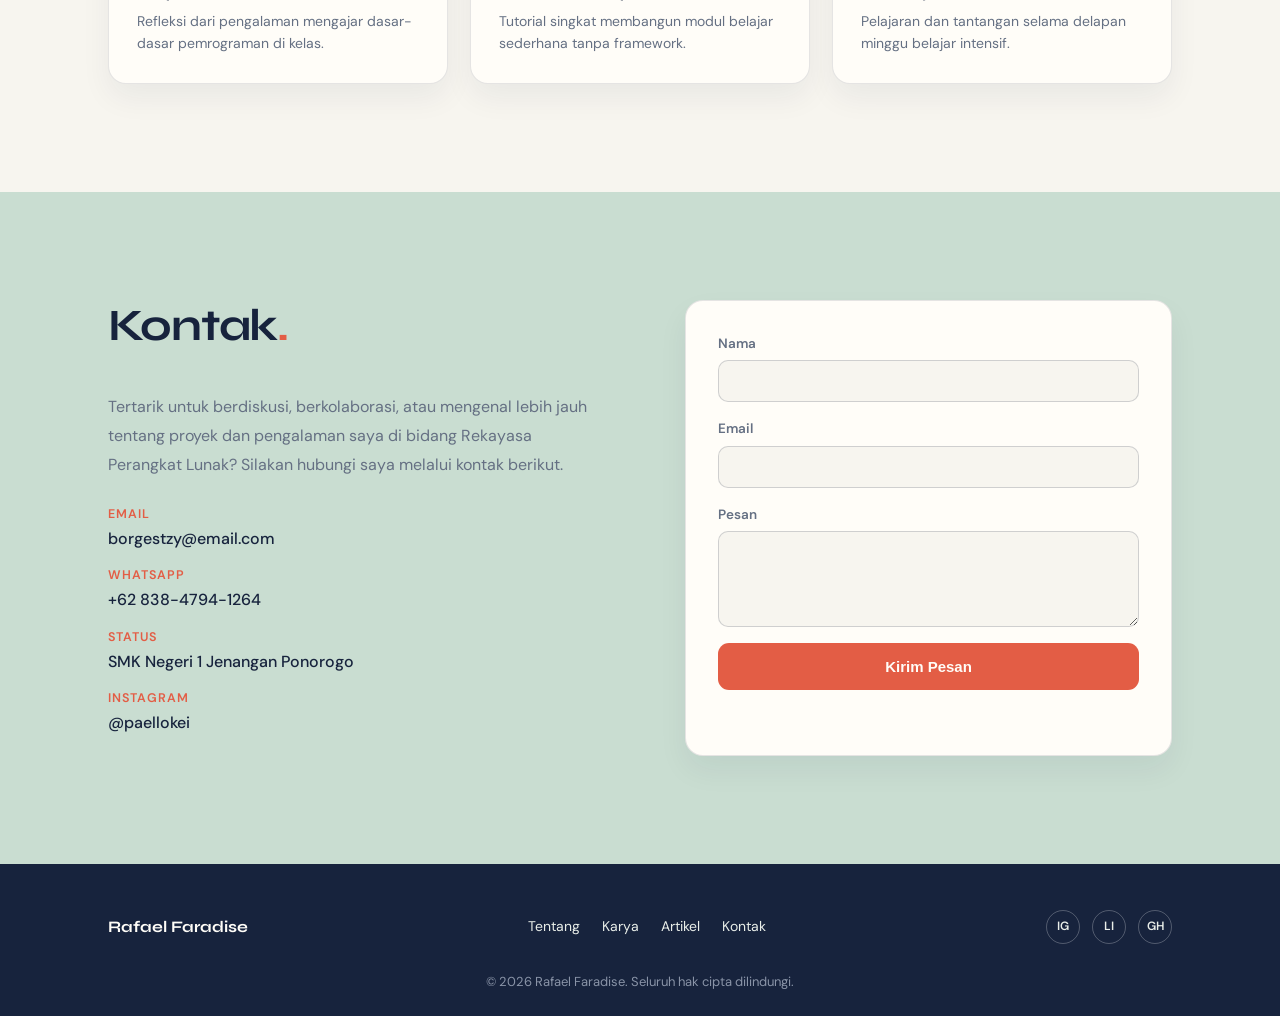
==== commit f93686c3: "upload portofolio" ====
--- a/frontend/index.html
+++ b/frontend/index.html
@@ -170,26 +170,27 @@
       <h2 class="section-title">Keahlian</h2>
       <div class="skills">
         <div class="skill">
-          <div class="skill-head"><span>Web Development</span><span>85%</span></div>
+          <div class="skill-head"><span>Laravel</span><span>85%</span></div>
           <div class="skill-bar"><div class="skill-fill" data-level="85"></div></div>
         </div>
         <div class="skill">
-          <div class="skill-head"><span>Coding (JavaScript / Python)</span><span>80%</span></div>
+          <div class="skill-head"><span>Coding JavaScript</span><span>80%</span></div>
           <div class="skill-bar"><div class="skill-fill" data-level="80"></div></div>
         </div>
         <div class="skill">
-          <div class="skill-head"><span>Kecerdasan Buatan (AI)</span><span>65%</span></div>
+          <div class="skill-head"><span>Bootstrap</span><span>65%</span></div>
           <div class="skill-bar"><div class="skill-fill" data-level="65"></div></div>
         </div>
         <div class="skill">
-          <div class="skill-head"><span>Desain Media Pembelajaran</span><span>75%</span></div>
+          <div class="skill-head"><span>Next.Js</span><span>75%</span></div>
           <div class="skill-bar"><div class="skill-fill" data-level="75"></div></div>
         </div>
         <div class="skill">
-          <div class="skill-head"><span>Komunikasi &amp; Mengajar (KKA)</span><span>90%</span></div>
+          <div class="skill-head"><span>HTML</span><span>90%</span></div>
           <div class="skill-bar"><div class="skill-fill" data-level="90"></div></div>
         </div>
       </div>
+
     </div>
   </section>
 
@@ -244,9 +245,27 @@
     <div class="wrap">
       <h2 class="section-title">Kegiatan</h2>
       <div class="gallery">
-        <div class="gallery-item">Workshop Coding untuk Siswa SMA</div>
-        <div class="gallery-item">Seminar Nasional Teknologi Pendidikan</div>
-        <div class="gallery-item">Proyek Pengabdian: Kelas Komputer Desa</div>
+        <figure class="gallery-item">
+          <img src="https://i.ibb.co.com/ns5LD12W/Whats-App-Image-2026-09-17-at-14-52-43.jpg" alt="Pengembangan Website Modern">
+          <figcaption>
+            <h3>Pengembangan Website Modern</h3>
+            <p>Mengembangkan website modern dengan menerapkan teknologi web seperti HTML, CSS, JavaScript, dan framework yang sesuai. Proyek ini berfokus pada pembuatan tampilan yang responsif, interaktif, dan mudah digunakan, sekaligus meningkatkan kemampuan dalam frontend dan pengembangan aplikasi web.</p>
+          </figcaption>
+        </figure>
+        <figure class="gallery-item">
+          <img src="https://i.ibb.co.com/B2PMxTwX/Whats-App-Image-2026-09-17-at-14-53-12.jpg" alt="PKL di Seje Digital">
+          <figcaption>
+            <h3>PKL di Seje Digital</h3>
+            <p>Melaksanakan Praktik Kerja Lapangan (PKL) di Seje Digital dengan terlibat dalam kegiatan pengembangan dan pengelolaan website. Selama PKL, saya memperoleh pengalaman dalam menerapkan kemampuan RPL, bekerja secara terstruktur, serta memahami alur kerja di lingkungan industri teknologi.</p>
+          </figcaption>
+        </figure>
+        <figure class="gallery-item gallery-item-wide">
+          <img src="https://i.ibb.co.com/chj28v3Z/Whats-App-Image-2026-09-17-at-21-21-52.jpg" alt="Kunjungan Industri Gamelab">
+          <figcaption>
+            <h3>Kunjungan Industri Gamelab</h3>
+            <p>Mengikuti kunjungan industri ke Gamelab untuk mengenal lebih dekat dunia kerja di bidang teknologi dan pengembangan software. Kegiatan ini memberikan wawasan mengenai proses kerja industri, pengembangan aplikasi, serta keterampilan yang dibutuhkan oleh seorang programmer.</p>
+          </figcaption>
+        </figure>
       </div>
     </div>
   </section>
--- a/frontend/styles.css
+++ b/frontend/styles.css
@@ -320,6 +320,35 @@
   transition: width 1.1s ease;
 }
 
+.skill-gallery{
+  display: grid;
+  grid-template-columns: repeat(3, minmax(0, 1fr));
+  gap: 20px;
+  margin-top: 32px;
+}
+
+.skill-gallery-item{
+  background: var(--white);
+  border: 1px solid var(--blue-100);
+  border-radius: var(--radius);
+  overflow: hidden;
+  box-shadow: 0 12px 24px -18px rgba(11, 63, 214, .35);
+}
+
+.skill-gallery-item img{
+  width: 100%;
+  height: 220px;
+  object-fit: cover;
+  display: block;
+}
+
+.skill-gallery-item figcaption{
+  padding: 12px 14px 16px;
+  color: var(--ink-soft);
+  font-size: 13px;
+  font-weight: 500;
+}
+
 /* ---------- 8. KARYA / PORTOFOLIO ---------- */
 .work-grid{
   display: grid;
@@ -360,21 +389,50 @@
 /* ---------- 10. KEGIATAN ---------- */
 .gallery{
   display: grid;
-  grid-template-columns: repeat(2, 1fr);
-  gap: 18px;
+  grid-template-columns: repeat(3, minmax(0, 1fr));
+  gap: 28px;
+  align-items: start;
 }
 .gallery-item{
-  height: 160px;
+  background: var(--white);
+  border: 1px solid var(--blue-100);
   border-radius: var(--radius);
-  background: var(--white);
-  border: 1.5px dashed var(--blue-400);
-  color: var(--blue-700);
-  display: grid;
-  place-items: center;
-  text-align: center;
-  padding: 16px;
-  font-weight: 500;
-  font-size: 14.5px;
+  overflow: hidden;
+  box-shadow: 0 12px 24px -18px rgba(11, 63, 214, .35);
+  transform: scale(1.02);
+}
+.gallery-item img{
+  width: 100%;
+  height: 260px;
+  object-fit: contain;
+  display: block;
+  background: #eef2f7;
+  padding: 0;
+}
+.gallery-item-wide{
+  grid-column: span 1;
+}
+.gallery-item-wide img{
+  height: 340px;
+  object-fit: cover;
+  padding: 0;
+  background: #eef2f7;
+}
+.gallery-item figcaption{
+  padding: 18px 18px 20px;
+  color: var(--ink-soft);
+  text-align: left;
+}
+.gallery-item figcaption h3{
+  font-size: 18px;
+  margin-bottom: 10px;
+  color: var(--blue-900);
+}
+.gallery-item figcaption p{
+  margin: 0;
+  font-size: 14px;
+  line-height: 1.8;
+  color: var(--ink-soft);
 }
 
 /* ---------- 11. ARTIKEL / BLOG ---------- */
@@ -659,7 +717,42 @@
 .skill-fill{ background: linear-gradient(90deg, var(--blue-600), var(--amber)); }
 .cert-list li{ padding: 22px 0; border-color: rgba(23,35,61,.15); }
 .gallery{ gap: 20px; }
-.gallery-item{ height: 180px; border: 1px dashed rgba(23,35,61,.35); background: rgba(255,253,248,.5); color: var(--ink); }
+.gallery-item{
+  height: auto;
+  border: 1px solid var(--blue-100);
+  border-radius: var(--radius);
+  background: var(--white);
+  color: var(--ink);
+  overflow: hidden;
+  box-shadow: 0 12px 24px -18px rgba(11, 63, 214, .35);
+}
+.gallery-item img{
+  width: 100%;
+  height: 360px;
+  object-fit: cover;
+  display: block;
+}
+.gallery-item-wide img{
+  object-fit: contain;
+  background: #eef2f7;
+  padding: 8px 8px 0;
+}
+.gallery-item figcaption{
+  display: block;
+  padding: 16px 16px 18px;
+  text-align: left;
+}
+.gallery-item figcaption h3{
+  margin: 0 0 8px;
+  font-size: 17px;
+  color: var(--blue-900);
+}
+.gallery-item figcaption p{
+  margin: 0;
+  font-size: 13.5px;
+  line-height: 1.7;
+  color: var(--ink-soft);
+}
 .blog-date{ letter-spacing: .05em; text-transform: uppercase; }
 .kontak-grid{ gap: 90px; }
 .kontak-info p{ line-height: 1.8; }
